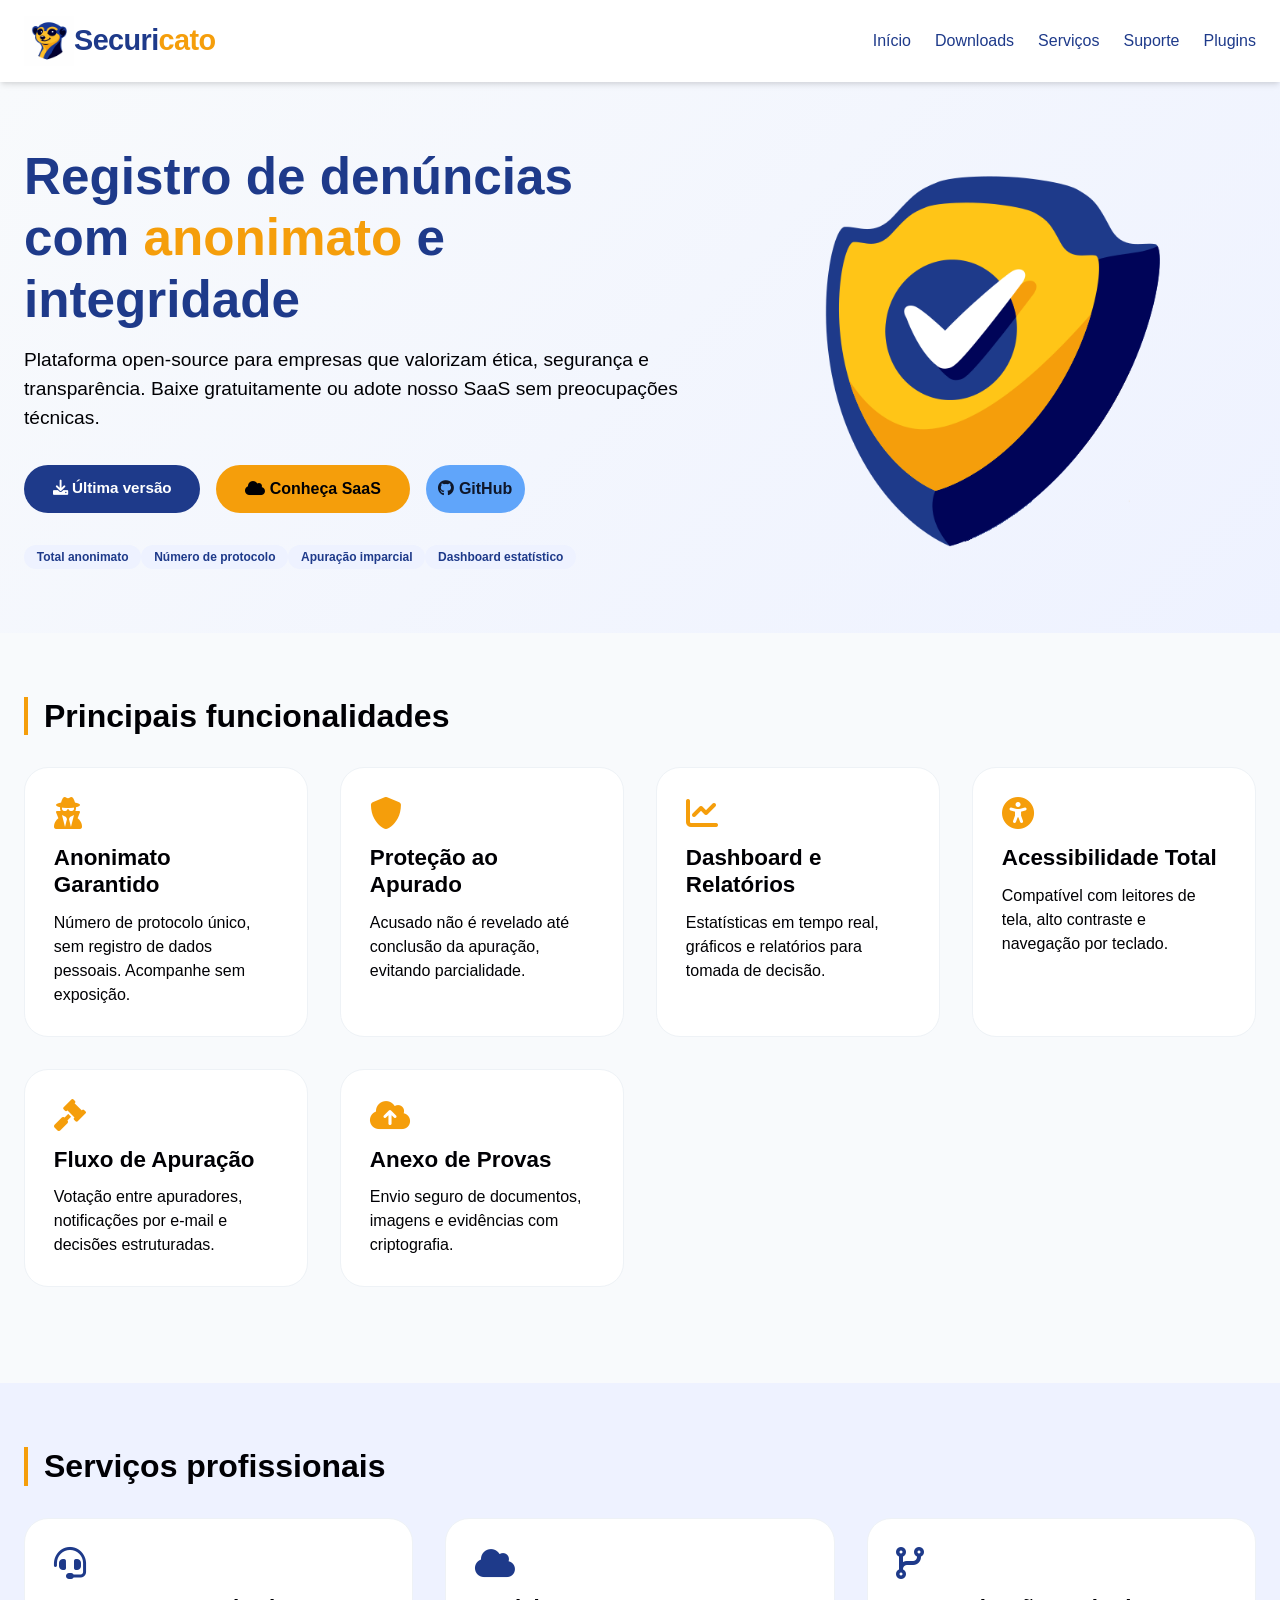
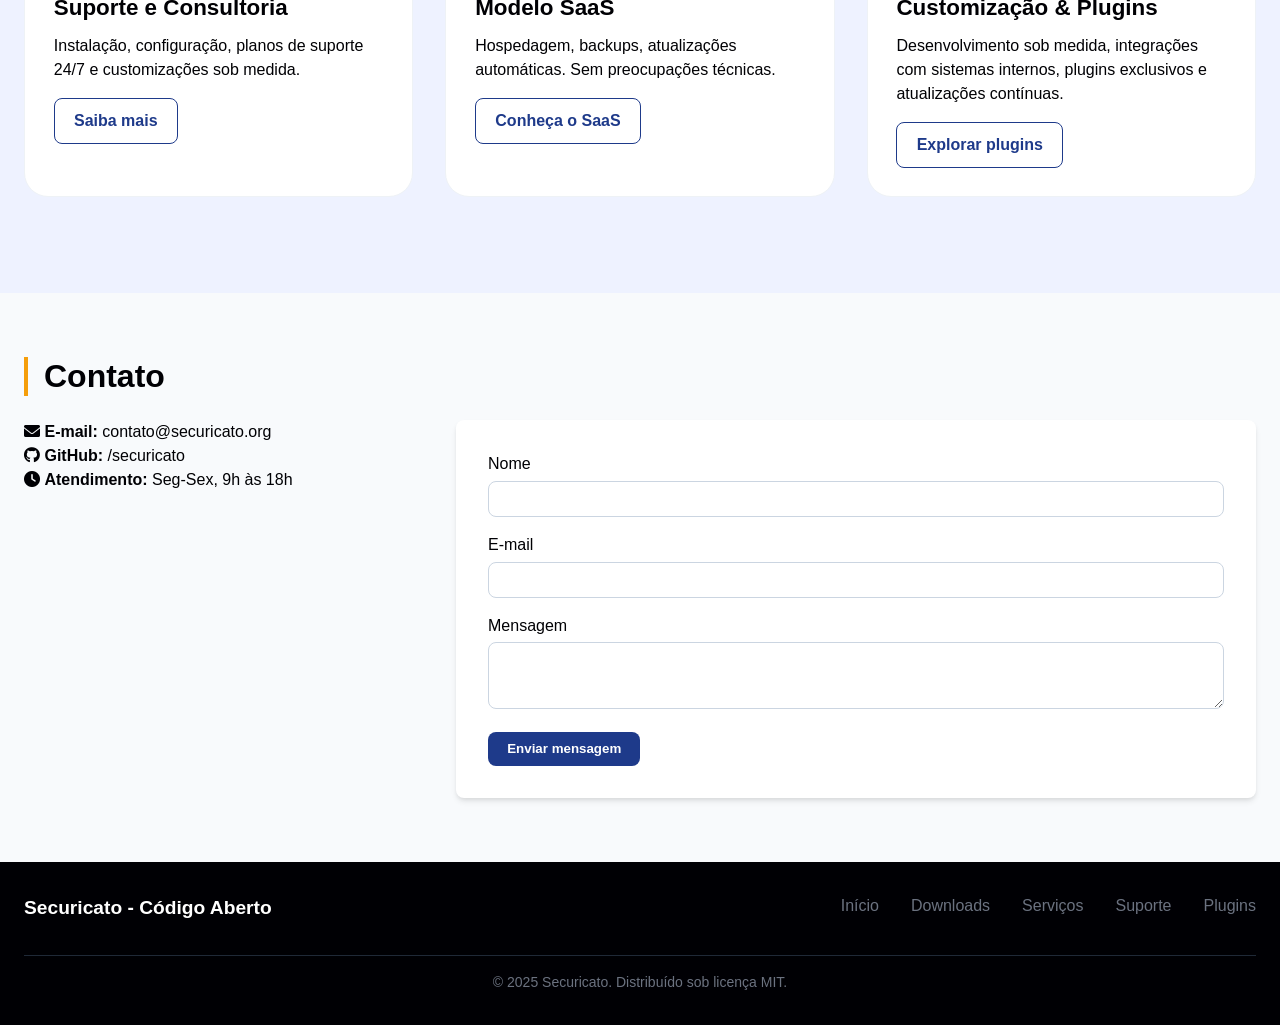
==== index.html @ b3bfbd3e "First commit" ====
<!DOCTYPE html>
<html lang="pt-BR">
<head>
    <meta charset="UTF-8">
    <meta name="viewport" content="width=device-width, initial-scale=1.0, viewport-fit=cover">
    <title>Securicato | Plataforma de Integridade Corporativa</title>
    <meta name="description" content="Plataforma open-source para registro e gestão de denúncias corporativas com foco em anonimato, ética e conformidade.">
    <link rel="stylesheet" href="css/styles.css">
    <link rel="stylesheet" href="https://cdnjs.cloudflare.com/ajax/libs/font-awesome/6.0.0-beta3/css/all.min.css">
</head>
<body>
    <header>
        <div class="container">
            <nav class="navbar">
                <div class="logo" style="display: flex; align-items: center;">
                    <img src="img/ssuricato.png" alt="" style="height: 50px;">
                    Securi<span>cato</span>
                </div>
                <button class="menu-toggle" aria-label="Menu"><i class="fas fa-bars"></i></button>
                <ul class="nav-links">
                    <li><a href="index.html">Início</a></li>
                    <li><a href="downloads.html">Downloads</a></li>
                    <li><a href="services.html">Serviços</a></li>
                    <li><a href="support.html">Suporte</a></li>
                    <li><a href="plugins.html">Plugins</a></li>
                </ul>
            </nav>
        </div>
    </header>

    <main>
        <section id="home" class="hero">
            <div class="container hero-content">
                <div class="hero-text">
                    <h1>Registro de denúncias com <span style="color: var(--secondary);">anonimato</span> e integridade</h1>
                    <p class="section-sub" style="margin-bottom: 1rem; font-size: 1.2rem;">Plataforma open-source para empresas que valorizam ética, segurança e transparência. Baixe gratuitamente ou adote nosso SaaS sem preocupações técnicas.</p>
                    <div class="hero-actions">
                        <a href="#downloads" class="btn-hero-1"><i class="fas fa-download"></i> Última versão</a>
                        <a href="#services" class="btn-hero-2"><i class="fas fa-cloud"></i> Conheça SaaS</a>
                        <a href="https://github.com/jv1303" target="_blank" class="btn-accent"><i class="fab fa-github"></i> GitHub</a>
                    </div>
                    <div style="margin-top: 2rem; display: flex;">
                        <span class="badge-cat">Total anonimato</span>
                        <span class="badge-cat">Número de protocolo</span>
                        <span class="badge-cat">Apuração imparcial</span>
                        <span class="badge-cat">Dashboard estatístico</span>
                    </div>
                </div>
                <div style="flex:0.8; text-align:center;">
                    <img src="img/shield.png" alt="Escudo" style="width: 100%; max-width: 400px;">
                </div>
            </div>
        </section>

        <section id="features">
            <div class="container">
                <h2>Principais funcionalidades</h2>
                <div class="features-grid">
                    <div class="card">
                        <i class="fas fa-user-secret" style="font-size: 2rem; color: var(--secondary);"></i>
                        <h3>Anonimato Garantido</h3>
                        <p>Número de protocolo único, sem registro de dados pessoais. Acompanhe sem exposição.</p>
                    </div>
                    <div class="card">
                        <i class="fas fa-shield-alt" style="font-size: 2rem; color: var(--secondary);"></i>
                        <h3>Proteção ao Apurado</h3>
                        <p>Acusado não é revelado até conclusão da apuração, evitando parcialidade.</p>
                    </div>
                    <div class="card">
                        <i class="fas fa-chart-line" style="font-size: 2rem; color: var(--secondary);"></i>
                        <h3>Dashboard e Relatórios</h3>
                        <p>Estatísticas em tempo real, gráficos e relatórios para tomada de decisão.</p>
                    </div>
                    <div class="card">
                        <i class="fas fa-universal-access" style="font-size: 2rem; color: var(--secondary);"></i>
                        <h3>Acessibilidade Total</h3>
                        <p>Compatível com leitores de tela, alto contraste e navegação por teclado.</p>
                    </div>
                    <div class="card">
                        <i class="fas fa-gavel" style="font-size: 2rem; color: var(--secondary);"></i>
                        <h3>Fluxo de Apuração</h3>
                        <p>Votação entre apuradores, notificações por e-mail e decisões estruturadas.</p>
                    </div>
                    <div class="card">
                        <i class="fas fa-cloud-upload-alt" style="font-size: 2rem; color: var(--secondary);"></i>
                        <h3>Anexo de Provas</h3>
                        <p>Envio seguro de documentos, imagens e evidências com criptografia.</p>
                    </div>
                </div>
            </div>
        </section>

        <section style="background-color: #eef2ff;">
            <div class="container">
                <h2>Serviços profissionais</h2>
                <div class="services-grid">
                    <div class="card">
                        <i class="fas fa-headset" style="font-size: 2rem;"></i>
                        <h3>Suporte e Consultoria</h3>
                        <p>Instalação, configuração, planos de suporte 24/7 e customizações sob medida.</p>
                        <a href="services.html" class="btn btn-outline mt-2" style="margin-top: 1rem;">Saiba mais</a>
                    </div>
                    <div class="card">
                        <i class="fas fa-cloud" style="font-size: 2rem;"></i>
                        <h3>Modelo SaaS</h3>
                        <p>Hospedagem, backups, atualizações automáticas. Sem preocupações técnicas.</p>
                        <a href="services.html#saas" class="btn btn-outline mt-2" style="margin-top: 1rem;">Conheça o SaaS</a>
                    </div>
                    <div class="card">
                        <i class="fas fa-code-branch" style="font-size: 2rem;"></i>
                        <h3>Customização & Plugins</h3>
                        <p>Desenvolvimento sob medida, integrações com sistemas internos, plugins exclusivos e atualizações contínuas.</p>
                        <a href="plugins.html" class="btn btn-outline mt-2" style="margin-top: 1rem;">Explorar plugins</a>
                    </div>
                </div>
            </div>
        </section>

        <section>
            <div class="container">
                <h2>Contato</h2>
                <div style="display: flex; gap: 2rem; flex-wrap: wrap;">
                    <div style="flex: 1;">
                        <p><i class="fas fa-envelope"></i> <strong>E-mail:</strong> contato@securicato.org</p>
                        <p><i class="fab fa-github"></i> <strong>GitHub:</strong> /securicato</p>
                        <p><i class="fas fa-clock"></i> <strong>Atendimento:</strong> Seg-Sex, 9h às 18h</p>
                    </div>
                    <div style="flex: 2;">
                        <form class="contact-form" style="max-width: 100%;">
                            <div class="form-group">
                                <label>Nome</label>
                                <input type="text" required>
                            </div>
                            <div class="form-group">
                                <label>E-mail</label>
                                <input type="email" required>
                            </div>
                            <div class="form-group">
                                <label>Mensagem</label>
                                <textarea rows="3" required></textarea>
                            </div>
                            <button type="submit" class="btn btn-primary">Enviar mensagem</button>
                        </form>
                    </div>
                </div>
            </div>
        </section>
    </main>

    <footer>
        <div class="container">
            <div class="footer-content">
                <div class="footer-logo">Securicato - Código Aberto</div>
                <div class="footer-links">
                    <a href="index.html">Início</a>
                    <a href="downloads.html">Downloads</a>
                    <a href="services.html">Serviços</a>
                    <a href="support.html">Suporte</a>
                    <a href="plugins.html">Plugins</a>
                </div>
            </div>
            <div class="copyright">
                &copy; 2025 Securicato. Distribuído sob licença MIT.
            </div>
        </div>
    </footer>

    <script src="js/main.js"></script>
</body>
</html>
---- css/styles.css ----
/* Reset e base */
* {
    margin: 0;
    padding: 0;
    box-sizing: border-box;
}

:root {
    --primary: #1E3A8A;
    --secondary: #F59E0B;
    --accent: #60A5FA;
    --neutral-dark: #000004;
    --neutral-light: #F8FAFC;
    --neutral-gray: #6B7280;
    --white: #FFFFFF;
    --shadow: 0 4px 6px -1px rgba(0, 0, 0, 0.1), 0 2px 4px -1px rgba(0, 0, 0, 0.06);
    --radius: 0.5rem;
    --transition: all 0.2s ease;
}

body {
    font-family: 'Inter', sans-serif, Roboto, system-ui, -apple-system, 'Segoe UI', 'Helvetica Neue', sans-serif;
    background-color: var(--neutral-light);
    color: var(--neutral-dark);
    line-height: 1.5;
    display: flex;
    flex-direction: column;
    min-height: 100vh;
}

.container {
    max-width: 1280px;
    margin: 0 auto;
    padding: 0 1.5rem;
}

/* Tipografia */
h1, h2, h3 {
    font-weight: 700;
    line-height: 1.2;
}

h1 {
    font-size: 2.5rem;
    margin-bottom: 1rem;
}

h2 {
    font-size: 2rem;
    margin-bottom: 1.5rem;
    border-left: 4px solid var(--secondary);
    padding-left: 1rem;
}

h3 {
    font-size: 1.25rem;
    margin-bottom: 0.5rem;
}

a {
    text-decoration: none;
    color: var(--primary);
    transition: color 0.2s;
}

a:hover {
    color: var(--secondary);
}

/* Header e navegação */
header {
    background-color: var(--white);
    box-shadow: var(--shadow);
    position: sticky;
    top: 0;
    z-index: 100;
}

.navbar {
    display: flex;
    justify-content: space-between;
    align-items: center;
    padding: 1rem 0;
    flex-wrap: wrap;
}

.logo {
    font-size: 1.8rem;
    font-weight: 800;
    color: var(--primary);
    letter-spacing: -0.02em;
}

.logo span {
    color: var(--secondary);
}

.nav-links {
    display: flex;
    gap: 1.5rem;
    list-style: none;
}

.nav-links a {
    font-weight: 500;
}

.menu-toggle {
    display: none;
    background: none;
    border: none;
    font-size: 1.5rem;
    cursor: pointer;
    color: var(--primary);
}

/* Botões */
.btn {
    display: inline-block;
    padding: 0.6rem 1.2rem;
    border-radius: var(--radius);
    font-weight: 600;
    text-align: center;
    transition: all 0.2s;
    border: none;
    cursor: pointer;
}

.btn-primary {
    background-color: var(--primary);
    color: var(--white);
}

.btn-primary:hover {
    background-color: #152e6b;
    color: var(--white);
}

.btn-secondary {
    background-color: var(--secondary);
    color: var(--neutral-dark);
}

.btn-secondary:hover {
    background-color: #e08e0b;
}

.btn-outline {
    background-color: transparent;
    border: 1px solid var(--primary);
    color: var(--primary);
}

.btn-outline:hover {
    background-color: var(--primary);
    color: var(--white);
}

/* Cards e grid */
.card {
    background: white;
    border-radius: 1.5rem;
    padding: 1.8rem;
    box-shadow: var(--card-shadow);
    transition: var(--transition);
    border: 1px solid #eef2f6;
}
.card:hover {
    transform: translateY(-6px);
    box-shadow: 0 20px 30px -12px rgba(0,0,0,0.1);
}
.card i {
    font-size: 2.2rem;
    color: var(--primary);
    margin-bottom: 1rem;
}
.card h3 {
    font-size: 1.4rem;
    margin-bottom: 0.75rem;
}
.static-card {
    background: white;
    border-radius: 1.5rem;
    padding: 1.8rem;
    box-shadow: var(--card-shadow);
    border: 1px solid #eef2f6;
}
.static-card i {
    font-size: 2.2rem;
    color: var(--primary);
    margin-bottom: 1rem;
}
.static-card h3 {
    font-size: 1.4rem;
    margin-bottom: 0.75rem;
}

.grid-3, .features-grid, .services-grid {
    display: grid;
    grid-template-columns: repeat(auto-fit, minmax(280px, 1fr));
    gap: 2rem;
    margin: 2rem 0;
}
.badge {
    background: #eef2ff;
    padding: 0.2rem 0.8rem;
    border-radius: 30px;
    font-size: 0.75rem;
    font-weight: 600;
    color: var(--primary);
    display: inline-block;
}

/* Hero */
.hero {
    background: linear-gradient(135deg, #F8FAFC 0%, #eef2ff 100%);
}
.hero-content {
    display: flex;
    flex-wrap: wrap;
    align-items: center;
    gap: 2rem;
}
.hero-text {
    flex: 1;
}
.hero-text h1 {
    font-size: 3.2rem;
    font-weight: 800;
    color: var(--primary);
    line-height: 1.2;
}
.hero-actions {
    margin-top: 2rem;
    display: flex;
    gap: 1rem;
    flex-wrap: wrap;
}
.badge-cat {
    background: #eef2ff;
    padding: 0.2rem 0.8rem;
    border-radius: 30px;
    font-size: 0.75rem;
    font-weight: 600;
    color: var(--primary);
    display: inline-block;
}
.btn-hero-1 {
    background-color: var(--primary);
    color: white;
    padding: 0.75rem 1.8rem;
    border-radius: 40px;
    font-weight: 600;
    display: inline-block;
    text-decoration: none;
    transition: var(--transition);
    border: none;
    cursor: pointer;
    font-size: 0.95rem;
}
.btn-hero-1:hover {
    background-color: #0f2a66;
    color: white;
    transform: translateY(-2px);
}
.btn-hero-2 {
    background-color: var(--secondary);
    color: var(--neutral-dark);
    padding: 0.75rem 1.8rem;
    border-radius: 40px;
    font-weight: 700;
    display: inline-block;
    text-decoration: none;
    transition: var(--transition);
}
.btn-hero-2:hover {
    background-color: #e68a00;
    color: var(--neutral-dark);
    transform: translateY(-2px);
}
.btn-accent {
    background-color: var(--accent);
    color: #0f172a;
    padding: 0.75rem 0.8rem;
    border-radius: 30px;
    font-weight: 600;
    text-decoration: none;
    transition: var(--transition);
}
.btn-accent:hover {
    background-color: #3b82f6;
    color: white;
    transform: translateY(-2px);
}

/* Seções */
section {
    padding: 4rem 0;
}

/* Footer */
footer {
    background-color: var(--neutral-dark);
    color: var(--neutral-gray);
    padding: 2rem 0;
    margin-top: auto;
}

.footer-content {
    display: flex;
    justify-content: space-between;
    flex-wrap: wrap;
    gap: 2rem;
}

.footer-logo {
    font-size: 1.2rem;
    font-weight: bold;
    color: var(--white);
}

.footer-links {
    display: flex;
    gap: 2rem;
    flex-wrap: wrap;
}

.footer-links a {
    color: var(--neutral-gray);
}

.footer-links a:hover {
    color: var(--secondary);
}

.copyright {
    text-align: center;
    margin-top: 2rem;
    padding-top: 1rem;
    border-top: 1px solid #1f2937;
    font-size: 0.875rem;
}

/* Utilitários */
.text-center {
    text-align: center;
}

.mb-2 {
    margin-bottom: 1rem;
}

/* Responsivo */
@media (max-width: 768px) {
    .menu-toggle {
        display: block;
    }

    .nav-links {
        display: none;
        width: 100%;
        flex-direction: column;
        gap: 0.75rem;
        padding: 1rem 0;
    }

    .nav-links.active {
        display: flex;
    }

    h1 {
        font-size: 2rem;
    }

    h2 {
        font-size: 1.5rem;
    }

    .hero {
        padding: 3rem 0;
    }

    section {
        padding: 2rem 0;
    }

    .footer-content {
        flex-direction: column;
        text-align: center;
    }
}

/* Página de plugins - filtros */
.filter-bar {
    display: flex;
    gap: 1rem;
    flex-wrap: wrap;
    margin-bottom: 2rem;
}

.filter-btn {
    background: var(--white);
    border: 1px solid var(--neutral-gray);
    padding: 0.4rem 1rem;
    border-radius: 2rem;
    cursor: pointer;
    transition: all 0.2s;
}

.filter-btn.active, .filter-btn:hover {
    background-color: var(--primary);
    color: var(--white);
    border-color: var(--primary);
}

/* Tabela de versões (downloads) */
.version-table {
    width: 100%;
    border-collapse: collapse;
    background: var(--white);
    border-radius: var(--radius);
    overflow: hidden;
    box-shadow: var(--shadow);
}

.version-table th, .version-table td {
    padding: 1rem;
    text-align: left;
    border-bottom: 1px solid #e2e8f0;
}

.version-table th {
    background-color: var(--primary);
    color: var(--white);
}

.version-table tr:hover {
    background-color: #f1f5f9;
}

/* Formulário de contato */
.contact-form {
    background: var(--white);
    padding: 2rem;
    border-radius: var(--radius);
    box-shadow: var(--shadow);
    max-width: 600px;
    margin: 0 auto;
}

.form-group {
    margin-bottom: 1rem;
}

label {
    display: block;
    font-weight: 500;
    margin-bottom: 0.3rem;
}

input, textarea, select {
    width: 100%;
    padding: 0.6rem;
    border: 1px solid #cbd5e1;
    border-radius: var(--radius);
    font-family: inherit;
}

input:focus, textarea:focus {
    outline: none;
    border-color: var(--accent);
    ring: 2px solid var(--accent);
}
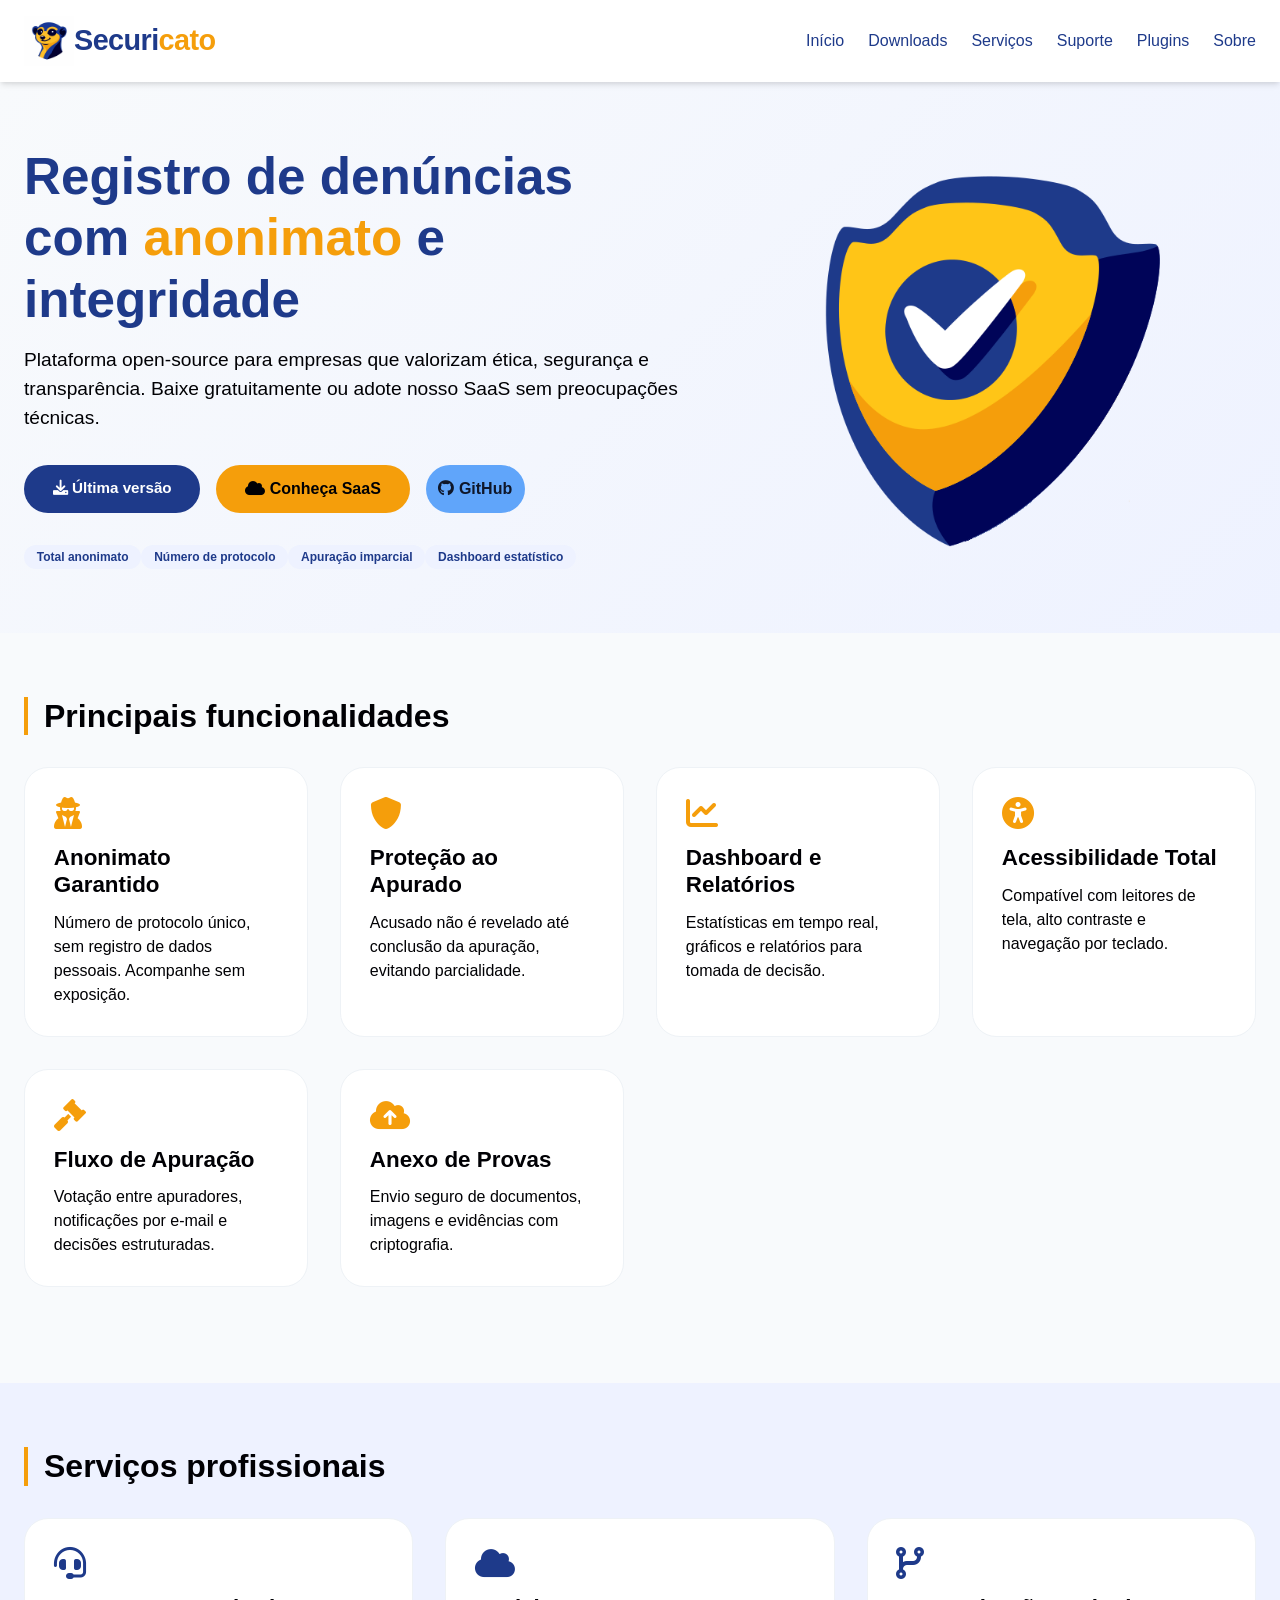
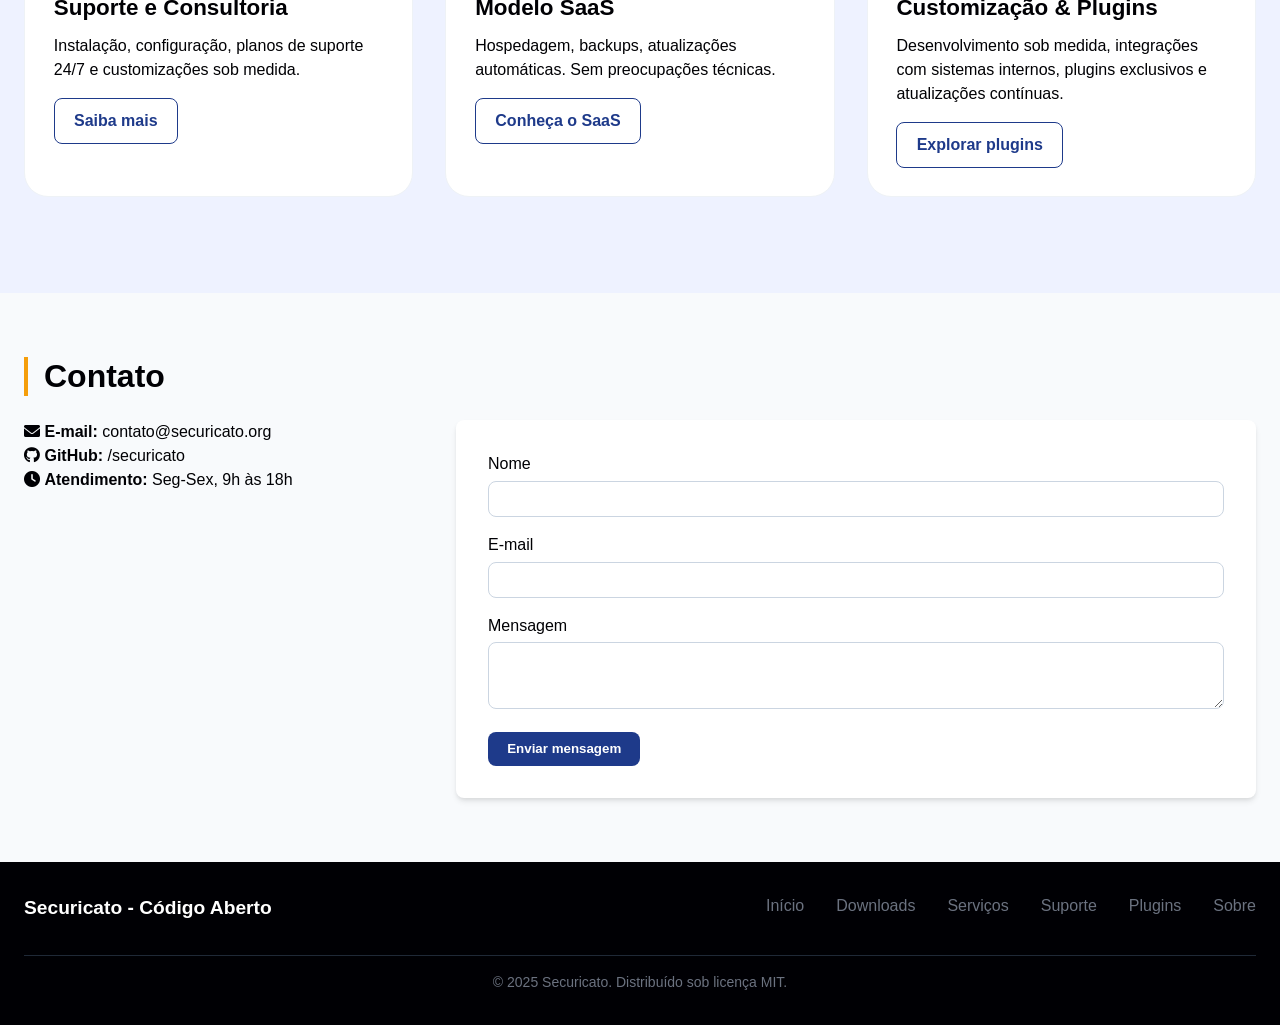
==== commit dd7c54d0: "minor changes vou dormir" ====
--- a/index.html
+++ b/index.html
@@ -12,10 +12,10 @@
     <header>
         <div class="container">
             <nav class="navbar">
-                <div class="logo" style="display: flex; align-items: center;">
+                <a href="index.html" class="logo" style="display: flex; align-items: center;">
                     <img src="img/ssuricato.png" alt="" style="height: 50px;">
                     Securi<span>cato</span>
-                </div>
+                </a>
                 <button class="menu-toggle" aria-label="Menu"><i class="fas fa-bars"></i></button>
                 <ul class="nav-links">
                     <li><a href="index.html">Início</a></li>
@@ -23,6 +23,7 @@
                     <li><a href="services.html">Serviços</a></li>
                     <li><a href="support.html">Suporte</a></li>
                     <li><a href="plugins.html">Plugins</a></li>
+                    <li><a href="about.html">Sobre</a></li>
                 </ul>
             </nav>
         </div>
@@ -157,6 +158,7 @@
                     <a href="services.html">Serviços</a>
                     <a href="support.html">Suporte</a>
                     <a href="plugins.html">Plugins</a>
+                    <a href="about.html">Sobre</a>
                 </div>
             </div>
             <div class="copyright">
--- a/css/styles.css
+++ b/css/styles.css
@@ -89,6 +89,12 @@
     font-weight: 800;
     color: var(--primary);
     letter-spacing: -0.02em;
+    transition: var(--transition);
+}
+
+.logo:hover {
+    opacity: 0.8;
+    color: var(--primary);
 }
 
 .logo span {
@@ -469,5 +475,5 @@
 input:focus, textarea:focus {
     outline: none;
     border-color: var(--accent);
-    ring: 2px solid var(--accent);
+    box-shadow: 0 0 0 2px var(--accent);
 }
